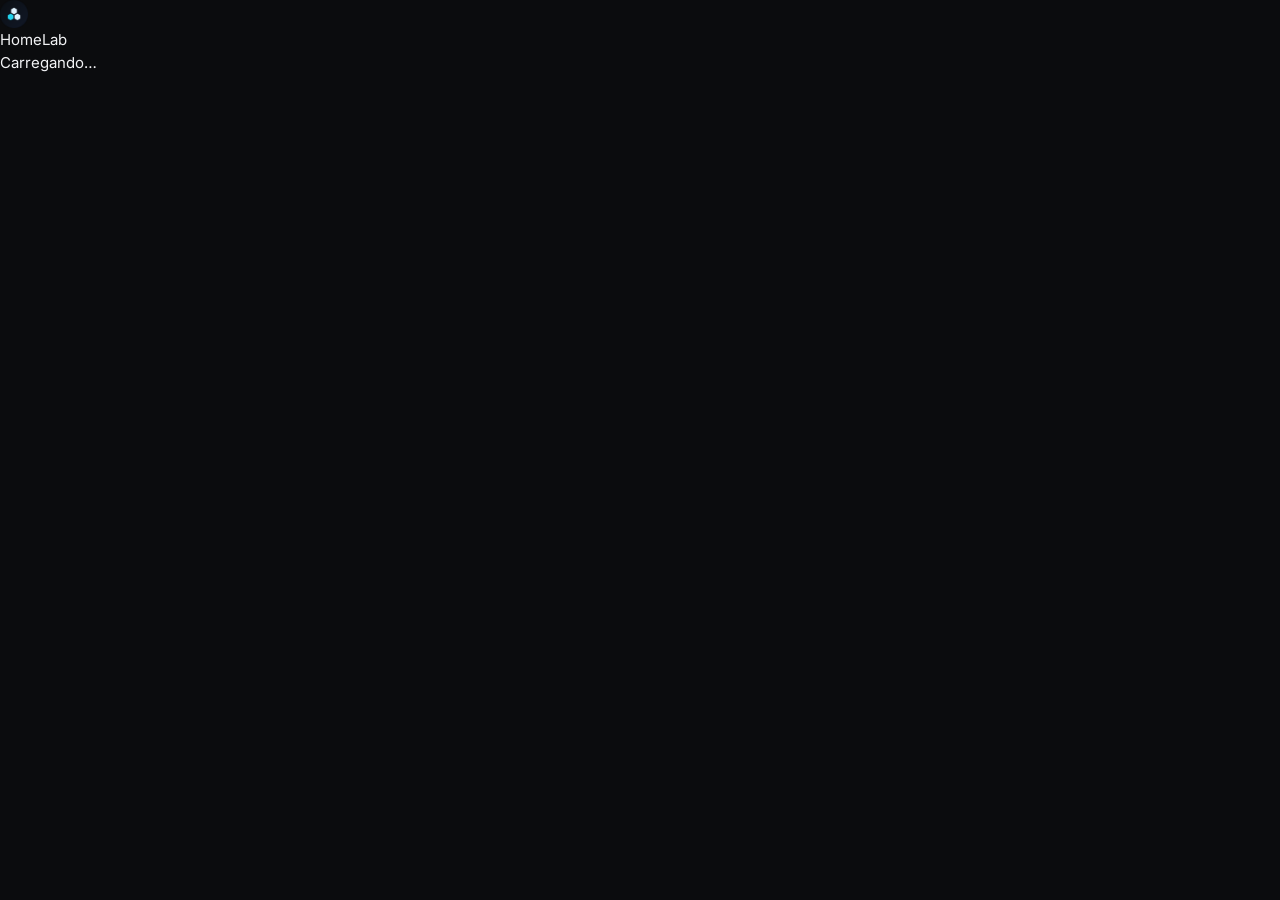
==== site/assinaturas/index.html @ 4e71bfc3 "feat: add account API, login and subscription pages - site/: move the landing into site/, add /entra" ====
<!doctype html>
<html lang="pt-BR">
<head>
  <meta charset="utf-8" />
  <meta name="viewport" content="width=device-width, initial-scale=1" />
  <meta name="robots" content="noindex" />
  <title>Assinatura — HomeLab</title>
  <link rel="icon" href="/assets/icon.png" />
  <link rel="preconnect" href="https://fonts.googleapis.com" />
  <link href="https://fonts.googleapis.com/css2?family=Inter:wght@400;500;600;700;800&display=swap" rel="stylesheet" />
  <script src="/assets/js/theme-init.js"></script>
  <link rel="stylesheet" href="/styles.css" />
  <link rel="stylesheet" href="/assets/css/account.css" />
</head>
<body>
  <main class="acc">
    <a class="acc-brand" href="/"><img src="/assets/icon.png" alt="" width="28" height="28" /> HomeLab</a>

    <section class="acc-card" id="loading"><p>Carregando…</p></section>

    <section class="acc-card" id="signed-out" hidden>
      <h1>Sua assinatura</h1>
      <p>Entre com sua conta Google para ver seu plano e assinar o Pro.</p>
      <div class="acc-actions"><a class="btn hx btn-primary" href="/entrar/?next=assinaturas">Entrar com Google</a></div>
    </section>

    <section class="acc-card" id="signed-in" hidden>
      <h1>Sua assinatura</h1>
      <p class="acc-user" id="user"></p>
      <p class="acc-msg error" id="error" hidden></p>
      <p class="acc-msg" id="info" hidden></p>

      <div class="acc-plan">
        <span class="acc-note">Plano atual</span>
        <strong id="plan-name"></strong>
        <span id="plan-detail"></span>
      </div>

      <div class="acc-plan" id="pro-card">
        <strong>HomeLab Pro</strong>
        <span class="acc-price"><span id="price">—</span> <small>/ mês</small></span>
        <span class="acc-note">Biblioteca de livros, conversa com a IA e todos os recursos sem limite diário. Cancele quando quiser.</span>
      </div>

      <div class="acc-actions">
        <button class="btn hx btn-primary" id="subscribe" type="button">Assinar o Pro</button>
        <button class="btn hx" id="manage" type="button" hidden>Gerenciar assinatura</button>
        <button class="btn hx" id="logout" type="button">Sair</button>
      </div>
      <p class="acc-note">Pagamento seguro pelo Stripe. Os dados do cartão nunca passam pelo HomeLab.</p>
    </section>
  </main>
  <script type="module" src="/assets/js/assinaturas.js"></script>
</body>
</html>
---- styles.css ----
/* ───────── Tokens (escuro por padrão; claro por [data-theme="light"]) ───────── */
:root {
  --bg: #0b0c0e;
  --bg-alt: #101114;
  --veil: rgba(11, 12, 14, 0.86);
  --veil-alt: rgba(16, 17, 20, 0.93);
  --surface: #15171a;
  --surface-2: #1b1d21;
  --line: rgba(255, 255, 255, 0.1);
  --line-strong: rgba(255, 255, 255, 0.22);
  --text: #f2f3f5;
  --muted: #9aa0a8;
  --accent: #22d3ee;
  --accent-ink: #04252b;
  --accent-soft: rgba(34, 211, 238, 0.13);
  --h1-from: #ffffff;
  --h1-to: #9aa6ad;
  --glow: rgba(34, 211, 238, 0.28);
  --a-bg: #171717;

  --mono: "JetBrains Mono", ui-monospace, SFMono-Regular, Menlo, monospace;
  --sans: "Inter", system-ui, -apple-system, "Segoe UI", sans-serif;
  --ease: cubic-bezier(0.22, 1, 0.36, 1);
  --hex: polygon(50% 0, 100% 25%, 100% 75%, 50% 100%, 0 75%, 0 25%);
  color-scheme: dark;
}
:root[data-theme="light"] {
  --bg: #f4f5f7;
  --bg-alt: #eaecef;
  --veil: rgba(244, 245, 247, 0.88);
  --veil-alt: rgba(234, 236, 239, 0.94);
  --surface: #ffffff;
  --surface-2: #f8f9fb;
  --line: rgba(0, 0, 0, 0.11);
  --line-strong: rgba(0, 0, 0, 0.25);
  --text: #14161a;
  --muted: #5a626c;
  --accent: #0891b2;
  --accent-ink: #ffffff;
  --accent-soft: rgba(8, 145, 178, 0.12);
  --h1-from: #14161a;
  --h1-to: #4b5560;
  --glow: rgba(8, 145, 178, 0.25);
  --a-bg: #fafafa;
  color-scheme: light;
}

* { box-sizing: border-box; margin: 0; }
html { scroll-behavior: smooth; scroll-padding-top: 76px; }
body {
  background: var(--bg);
  color: var(--text);
  font-family: var(--sans);
  font-size: 15px;
  line-height: 1.55;
  -webkit-font-smoothing: antialiased;
  overflow-x: hidden;
  transition: background 0.5s var(--ease), color 0.5s var(--ease);
}
img { max-width: 100%; display: block; }
a { color: inherit; text-decoration: none; }
#bg { position: fixed; inset: 0; width: 100%; height: 100%; z-index: 0; pointer-events: none; }
main, footer.footer { position: relative; z-index: 1; }
.container { width: min(1080px, 100% - 48px); margin-inline: auto; }
.center { text-align: center; }

/* ───────── Forma hexagonal alongada (botões, planos) ───────── */
.hx {
  --cut: 18px;
  --hx-line: var(--line);
  --hx-fill: var(--surface);
  --hx-poly: polygon(var(--cut) 0, calc(100% - var(--cut)) 0, 100% 50%, calc(100% - var(--cut)) 100%, var(--cut) 100%, 0 50%);
  position: relative;
  isolation: isolate;
  background: var(--hx-line);
  clip-path: var(--hx-poly);
  transition: background 0.3s, transform 0.4s var(--ease), opacity 0.9s var(--ease);
}
.hx::before {
  content: "";
  position: absolute;
  inset: 1.5px;
  z-index: -1;
  background: var(--hx-fill);
  clip-path: var(--hx-poly);
  transition: background 0.3s;
}
.hx:hover { --hx-line: color-mix(in srgb, var(--accent) 70%, transparent); }

/* ───────── Navegação ───────── */
.nav {
  position: fixed; top: 0; left: 0; right: 0; z-index: 50;
  display: flex; align-items: center; justify-content: space-between; gap: 20px;
  padding: 10px max(24px, calc((100vw - 1080px) / 2));
  border-bottom: 1px solid transparent;
  transition: background 0.4s var(--ease), border-color 0.4s var(--ease), backdrop-filter 0.4s;
}
.nav.scrolled { background: var(--veil); backdrop-filter: blur(16px) saturate(1.4); border-color: var(--line); }
.brand { display: flex; align-items: center; gap: 10px; font-weight: 700; letter-spacing: -0.01em; }
.nav-links { display: flex; gap: 26px; font-size: 13.5px; color: var(--muted); }
.nav-links a { transition: color 0.2s; }
.nav-links a:hover { color: var(--text); }
.nav-end { display: flex; align-items: center; gap: 10px; }

/* ───────── Botões (hexágono) ───────── */
.btn {
  --cut: 14px;
  --hx-fill: var(--surface-2);
  --hx-line: var(--line-strong);
  display: inline-flex; align-items: center; justify-content: center; gap: 10px;
  height: 44px; padding: 0 32px;
  font: 600 14px/1 var(--sans);
  color: var(--text);
  border: 0; cursor: pointer;
}
.btn:hover { transform: translateY(-2px); --hx-fill: var(--surface); }
.btn:focus-visible { outline: 2px solid var(--accent); outline-offset: 4px; }
.btn-sm { padding: 0 26px; font-size: 13px; --cut: 12px; }
.btn-primary { --hx-fill: var(--accent); --hx-line: var(--accent); color: var(--accent-ink); }
.btn-primary:hover { --hx-fill: color-mix(in srgb, var(--accent) 85%, #fff); --hx-line: color-mix(in srgb, var(--accent) 85%, #fff); }
.btn-google { --hx-fill: #fff; --hx-line: #fff; color: #1f1f1f; }
.btn-google:hover { --hx-fill: #f1f1f1; --hx-line: #f1f1f1; }
.theme-toggle { --cut: 11px; width: 52px; padding: 0; color: var(--text); }
.theme-toggle svg { width: 17px; height: 17px; fill: none; stroke: currentColor; stroke-width: 1.8; stroke-linecap: round; stroke-linejoin: round; }
.theme-toggle .i-sun { display: none; }
:root[data-theme="light"] .theme-toggle .i-sun { display: block; }
:root[data-theme="light"] .theme-toggle .i-moon { display: none; }

/* ───────── Tipografia ───────── */
.eyebrow { font: 500 12px/1 var(--mono); color: var(--accent); letter-spacing: 0.05em; margin-bottom: 16px; }
.cursor { display: inline-block; width: 7px; height: 13px; margin-left: 6px; background: var(--accent); vertical-align: -2px; animation: blink 1.1s steps(2) infinite; }
@keyframes blink { 50% { opacity: 0; } }
h1 { font-size: clamp(36px, 5.4vw, 70px); line-height: 1.04; letter-spacing: -0.035em; font-weight: 800; }
h2 { font-size: clamp(26px, 3.4vw, 42px); line-height: 1.1; letter-spacing: -0.03em; font-weight: 700; }
h2.big { font-size: clamp(28px, 4vw, 50px); }
h3 { font-size: 17px; letter-spacing: -0.01em; }
h1, h2 { text-wrap: balance; }
.lead { font-size: clamp(15px, 1.35vw, 18px); color: var(--muted); max-width: 520px; margin-top: 18px; }
.lead.narrow { max-width: 600px; }
.center .lead { margin-inline: auto; }
.fine { font-size: 12.5px; color: var(--muted); margin-top: 16px; }
.fine.center { text-align: center; max-width: 620px; margin: 28px auto 0; }

/* ───────── Hero ───────── */
.hero { min-height: 100svh; display: flex; align-items: center; padding: 110px max(24px, calc((100vw - 1080px) / 2)) 80px; position: relative; }
.hero::before { content: ""; position: absolute; inset: 0; pointer-events: none; background: linear-gradient(90deg, var(--veil) 0%, color-mix(in srgb, var(--veil) 55%, transparent) 42%, transparent 72%); }
.hero-copy { max-width: 560px; position: relative; }
.hero h1 { background: linear-gradient(180deg, var(--h1-from) 30%, var(--h1-to)); -webkit-background-clip: text; background-clip: text; color: transparent; }
.cta-row { display: flex; flex-wrap: wrap; gap: 14px; margin-top: 30px; }
.center-row { justify-content: center; }
.scroll-hint { position: absolute; bottom: 26px; left: 50%; width: 20px; height: 32px; border: 1.5px solid var(--line-strong); border-radius: 12px; transform: translateX(-50%); }
.scroll-hint span { position: absolute; top: 6px; left: 50%; width: 3px; height: 6px; margin-left: -1.5px; border-radius: 2px; background: var(--accent); animation: wheel 1.8s var(--ease) infinite; }
@keyframes wheel { 0% { opacity: 0; transform: translateY(0); } 30% { opacity: 1; } 100% { opacity: 0; transform: translateY(11px); } }

/* seta do "Ver como funciona": corre da esquerda para a direita, em laço */
.btn-flow .arr { width: 26px; height: 11px; margin-left: 8px; fill: none; stroke: currentColor; stroke-width: 1.8; stroke-linecap: round; stroke-linejoin: round; animation: arrowRun 1.6s var(--ease) infinite; }
@keyframes arrowRun { 0% { transform: translateX(-9px); opacity: 0; } 30% { opacity: 1; } 70% { opacity: 1; } 100% { transform: translateX(9px); opacity: 0; } }

/* ───────── Seções ───────── */
.section { padding: clamp(72px, 10vw, 128px) 0; background: var(--veil); backdrop-filter: blur(3px); }
.section.alt { background: var(--veil-alt); }
.section.final { background: radial-gradient(60% 60% at 50% 100%, var(--accent-soft), transparent 70%), var(--veil); }

.reveal { opacity: 0; transform: translateY(26px); transition: opacity 1s var(--ease), transform 1s var(--ease); }
.reveal.d1 { transition-delay: 0.1s; } .reveal.d2 { transition-delay: 0.2s; } .reveal.d3 { transition-delay: 0.3s; }
.reveal.in { opacity: 1; transform: none; }

/* ───────── História do notebook ───────── */
.story { position: relative; height: 640vh; }
.story-sticky {
  position: sticky; top: 0; height: 100svh;
  display: grid; grid-template-columns: minmax(0, 0.8fr) minmax(0, 1.5fr);
  align-items: center; gap: 28px;
  padding: 72px max(24px, calc((100vw - 1280px) / 2)) 28px;
  background: linear-gradient(180deg, color-mix(in srgb, var(--veil) 55%, transparent), var(--veil));
}
.story-text h2 { margin-bottom: 20px; font-size: clamp(22px, 2.4vw, 32px); }
.story-steps { list-style: none; padding: 0; display: grid; gap: 2px; align-content: start; }
/* título e lista ficam fixos no topo e a lista reserva a altura do item aberto:
   quando um recolhe e outro abre ao mesmo tempo, nada acima se mexe e o layout não "cai" */
@media (min-width: 961px) {
  .story-text { align-self: start; padding-top: max(0px, calc(50svh - 280px - 72px)); }
  .story-steps { min-height: calc(6 * 40px + 5 * 2px + 96px); }
}
.story-steps li {
  --c: var(--accent);
  cursor: pointer;
  padding: 8px 0 8px 18px;
  border-left: 2px solid var(--line);
  opacity: 0.42;
  transition: opacity 0.8s ease, border-color 0.8s ease;
}
.story-steps li h3 { font-size: 15px; }
.story-steps li p { color: var(--muted); font-size: 13.5px; line-height: 1.5; min-height: 0; max-height: 0; overflow: hidden; opacity: 0; transition: max-height 0.9s cubic-bezier(0.4, 0, 0.2, 1), opacity 0.6s ease, margin 0.9s cubic-bezier(0.4, 0, 0.2, 1); }
.story-steps li.done { opacity: 0.7; border-color: var(--c); }
.story-steps li.active { opacity: 1; border-color: var(--c); }
.story-steps li.active h3 { color: var(--c); }
.story-steps li:hover { opacity: 0.85; }
.story-steps li:focus-visible, .progress-dots i:focus-visible { outline: 2px solid var(--c, var(--accent)); outline-offset: 3px; }
.story-steps li.active p { max-height: 84px; opacity: 1; margin-top: 4px; }

/* ───────── Notebook estilo MacBook + ambilight ───────── */
@property --amb { syntax: "<color>"; inherits: true; initial-value: #22d3ee; }
.laptop-wrap { --amb: #22d3ee; perspective: 2000px; display: flex; flex-direction: column; align-items: center; gap: 18px; min-width: 0; transition: --amb 1s var(--ease); }
.laptop {
  --ry: -6deg; --rx: 2deg;
  --alu-a: #3a3d43; --alu-b: #1f2125; --alu-edge: rgba(255, 255, 255, 0.16);
  position: relative; width: min(94%, 660px); zoom: 0.8; --open: 1;
  transform-style: preserve-3d;
  transform: rotateY(var(--ry)) rotateX(var(--rx));
  will-change: transform;
}
:root[data-theme="light"] .laptop { --alu-a: #e6e8eb; --alu-b: #c3c8cf; --alu-edge: rgba(0, 0, 0, 0.18); }

/* ambilight: a luz da tela vaza para trás, na cor do recurso atual */
.ambi {
  position: absolute; left: 1%; right: 1%; top: 1%;
  aspect-ratio: 1360 / 820;
  border-radius: 28px;
  background: var(--amb);
  filter: blur(58px);
  opacity: calc(0.6 * var(--open));
  transform: translateZ(-60px) scale(1.14);
  pointer-events: none;
}
.ambi::after { content: ""; position: absolute; inset: 12% 8%; border-radius: 28px; background: var(--amb); filter: blur(24px); opacity: 0.8; animation: ambPulse 5s ease-in-out infinite; }
@keyframes ambPulse { 50% { opacity: 0.38; } }
:root[data-theme="light"] .ambi { opacity: calc(0.45 * var(--open)); }

.lid {
  position: relative; padding: 9px 9px 11px;
  transform-origin: 50% 100%;
  transform: rotateX(calc((1 - var(--open)) * -88deg));
  border-radius: 15px 15px 3px 3px;
  background: #050506;
  border: 2px solid var(--alu-a);
  box-shadow: 0 0 0 1px var(--alu-edge), 0 40px 90px -40px rgba(0, 0, 0, 0.7);
}
.lid::after { content: ""; position: absolute; inset: 0; z-index: 8; border-radius: inherit; pointer-events: none; opacity: calc(1 - var(--open) * 6); background: linear-gradient(180deg, var(--alu-a), var(--alu-b)); }
.camera { position: absolute; top: 0; left: 50%; z-index: 6; width: 17%; height: 11px; transform: translateX(-50%); background: #050506; border-radius: 0 0 9px 9px; }
.camera::after { content: ""; position: absolute; top: 3px; right: 22%; width: 4px; height: 4px; border-radius: 50%; background: #16233a; }
.screen { position: relative; aspect-ratio: 1360 / 820; border-radius: 4px; overflow: hidden; background: var(--a-bg); }
.shot { position: absolute; inset: 0; opacity: 0; transition: opacity 0.8s ease; pointer-events: none; }
.shot.is-active { opacity: 1; }
.shot img { width: 100%; height: 100%; object-fit: cover; }
.shot .t-light { display: none; }
:root[data-theme="light"] .shot .t-dark { display: none; }
:root[data-theme="light"] .shot .t-light { display: block; }
.glare { position: absolute; inset: 0; pointer-events: none; z-index: 5; background: linear-gradient(115deg, rgba(255, 255, 255, 0.08) 0%, transparent 34%); }

/* base: chanfro do alumínio + deck com teclado, tudo contido */
.chin { position: relative; height: 9px; margin: 0 -0.5%; border-radius: 0 0 8px 8px; background: linear-gradient(180deg, var(--alu-a), var(--alu-b)); box-shadow: 0 0 0 1px var(--alu-edge); }
.chin::after { content: ""; position: absolute; top: 0; left: 50%; width: 15%; height: 4px; transform: translateX(-50%); border-radius: 0 0 6px 6px; background: color-mix(in srgb, var(--alu-b) 70%, #000); }
.deck-wrap { opacity: var(--open); perspective: 800px; margin: 0 -1%; height: 112px; }
.deck {
  position: relative; height: 204px; overflow: hidden;
  padding: 14px 5.2% 0;
  border-radius: 3px 3px 26px 26px;
  background: linear-gradient(180deg, var(--alu-a), var(--alu-b));
  box-shadow: 0 0 0 1px var(--alu-edge), inset 0 -3px 0 rgba(0, 0, 0, 0.18);
  transform-origin: 50% 0; transform: rotateX(60deg);
}
.keys { display: grid; gap: 4px; }
.krow { display: flex; gap: 4px; }
.key { height: 14px; flex: 1 1 0; border-radius: 3px; background: #101114; box-shadow: 0 1px 0 rgba(255, 255, 255, 0.06), inset 0 -1px 0 rgba(0, 0, 0, 0.5); transition: background 0.3s, box-shadow 0.3s; }
.krow:first-child .key { height: 8px; }
.key.on { background: var(--amb); box-shadow: 0 0 12px var(--amb); }
.trackpad { width: 38%; height: 54px; margin: 12px auto 0; border-radius: 6px; border: 1px solid var(--alu-edge); background: linear-gradient(180deg, color-mix(in srgb, var(--alu-b) 85%, #fff 8%), color-mix(in srgb, var(--alu-b) 92%, #000)); }
.progress-dots { display: flex; gap: 12px; }
.progress-dots i { cursor: pointer; width: 12px; height: 14px; background: color-mix(in srgb, var(--c, var(--accent)) 38%, var(--line-strong)); clip-path: var(--hex); transition: background 0.4s, transform 0.5s var(--ease); }
.progress-dots i:hover { transform: scale(1.3); background: var(--c, var(--accent)); }
.progress-dots i.on { background: var(--c, var(--accent)); transform: scale(1.4); }

/* ───────── Colmeia de hexágonos (o que resolve, IA, recursos) ───────── */
.honey { --hw: 224px; --gap: 5px; --hpoly: polygon(50% 0, 100% 25%, 100% 75%, 50% 100%, 0 75%, 0 25%); display: flex; flex-direction: column; width: fit-content; margin-inline: auto; }
.honey-row { display: flex; gap: var(--gap); margin-top: calc(var(--hw) * -0.2887 + var(--gap)); }
.honey-row:first-child { margin-top: 0; }
.honey-row.off { margin-left: calc((var(--hw) + var(--gap)) / 2); }
.hexcell {
  --hx-line: var(--line-strong); --hx-fill: var(--surface);
  width: var(--hw); height: calc(var(--hw) * 1.1547); flex: none;
  position: relative; isolation: isolate;
  display: grid; place-content: center; justify-items: center; text-align: center; gap: 6px;
  padding: 0 calc(var(--hw) * 0.15);
  background: var(--hx-line); clip-path: var(--hpoly);
  translate: var(--dx, 0px) var(--dy, 0px);
  transition: background 0.35s, transform 0.5s var(--ease), translate 0.6s var(--ease), opacity 1s var(--ease);
}
.hexcell::before { content: ""; position: absolute; inset: 1.5px; z-index: -1; background: var(--hx-fill); clip-path: var(--hpoly); transition: background 0.35s; }
.hexcell:hover { --hx-line: var(--accent); --hx-fill: color-mix(in srgb, var(--accent) 9%, var(--surface)); transform: scale(1.1); z-index: 2; }
.hexcell h3 { font-size: 13.5px; line-height: 1.25; }
.hexcell p { color: var(--muted); font-size: 11.5px; line-height: 1.42; }
.hexcell.reveal { transform: translateY(24px) scale(0.92); }
.hexcell.reveal.in { transform: none; }
.hexcell.reveal.in:hover { transform: scale(1.1); }
.hexcell.accent { --hx-line: color-mix(in srgb, var(--accent) 60%, transparent); --hx-fill: color-mix(in srgb, var(--accent) 11%, var(--surface)); }
.hexcell .tag { font: 500 10.5px var(--mono); color: var(--muted); text-transform: uppercase; letter-spacing: 0.08em; }
.hexcell.accent .tag { color: var(--accent); }
.honey.sm { --hw: 157px; }
.honey.sm .hexcell h3 { font-size: 15px; letter-spacing: -0.02em; }
.honey.md { --hw: 211px; }
.hex-ico { display: grid; place-items: center; width: 34px; height: 39px; background: var(--accent-soft); clip-path: var(--hex); }
.hex-ico svg { width: 20px; height: 20px; fill: none; stroke: var(--accent); stroke-width: 1.7; stroke-linecap: round; stroke-linejoin: round; }
.split { display: grid; grid-template-columns: minmax(0, 0.8fr) minmax(0, 1.2fr); gap: 36px; align-items: center; }
.split .honey { --hw: 200px; margin-inline: 0 auto; }
.features-honey { margin-top: 48px; }

/* ───────── Como usar: passo → água de hexágonos → passo ... (cada um chama o próximo) ───────── */
.flow { display: grid; grid-template-columns: 1fr auto 1fr auto 1fr auto 1fr; align-items: start; gap: 4px; margin-top: 56px; }
.step { text-align: center; padding: 0 4px; }
.step h3 { margin: 18px 0 8px; opacity: 0; transform: translateY(14px); }
.step p { color: var(--muted); font-size: 14px; opacity: 0; transform: translateY(14px); }
.hexn { position: relative; display: grid; place-items: center; width: 92px; height: 104px; margin: 0 auto; transition: transform 0.5s var(--ease); }
.hexn svg { position: absolute; inset: 0; width: 100%; height: 100%; overflow: visible; }
.hexn .hb { fill: none; stroke: var(--accent); stroke-width: 2.4; stroke-linejoin: round; stroke-linecap: round; stroke-dasharray: 100; stroke-dashoffset: 100; }
.hexn .hf { fill: var(--surface); transform-box: fill-box; transform-origin: center; transform: scale(0); }
.hexn .hr { fill: none; stroke: var(--accent); stroke-width: 1.5; transform-box: fill-box; transform-origin: center; opacity: 0; }
.sticker { position: relative; width: 66px; height: 66px; object-fit: contain; opacity: 0; transform: scale(0.4) rotate(-14deg); }
.sticker.t-light { display: none; }
:root[data-theme="light"] .sticker.t-dark { display: none; }
:root[data-theme="light"] .sticker.t-light { display: block; }

.step.go .hb { animation: draw 0.9s var(--ease) forwards; }
.step.go .hf { animation: pop 0.7s cubic-bezier(0.34, 1.56, 0.64, 1) 0.45s forwards; }
.step.go .hr { animation: ping 1.2s ease-out 0.85s forwards; }
.step.go .sticker { animation: stickerIn 0.7s cubic-bezier(0.34, 1.56, 0.64, 1) 0.7s forwards; }
.step.go h3 { animation: up 0.6s var(--ease) 0.9s forwards; }
.step.go p { animation: up 0.6s var(--ease) 1.05s forwards; }
.step.done .sticker { opacity: 1; transform: none; animation: bob 3.4s ease-in-out infinite; }
.step.done:hover .hexn { transform: scale(1.07); }

/* água de hexágonos: as células enchem em onda e depois seguem correndo */
.hexflow { align-self: start; margin-top: 26px; width: 112px; }
.hexflow svg { width: 112px; height: 42px; overflow: visible; }
.hexflow .cell { fill: var(--accent); fill-opacity: 0; stroke: var(--line-strong); stroke-width: 1; stroke-linejoin: round; transform-box: fill-box; transform-origin: center; }
.hexflow.go .cell { animation: cellFill 0.5s var(--ease) forwards; animation-delay: calc(var(--k) * 0.11s); }
.hexflow.done .cell { fill-opacity: 0.9; stroke: var(--accent); animation: wave 1.8s ease-in-out infinite; animation-delay: calc(var(--k) * 0.14s); }

@keyframes draw { to { stroke-dashoffset: 0; } }
@keyframes pop { to { transform: scale(1); } }
@keyframes ping { 0% { opacity: 0.8; transform: scale(1); } 100% { opacity: 0; transform: scale(1.7); } }
@keyframes stickerIn { to { opacity: 1; transform: none; } }
@keyframes up { to { opacity: 1; transform: none; } }
@keyframes bob { 50% { transform: translateY(-4px); } }
@keyframes cellFill { 0% { fill-opacity: 0; transform: scale(0.4); stroke: var(--accent); } 60% { fill-opacity: 1; transform: scale(1.15); } 100% { fill-opacity: 0.9; transform: scale(1); stroke: var(--accent); } }
@keyframes wave { 0%, 100% { fill-opacity: 0.25; } 45% { fill-opacity: 1; } }

/* ───────── IA ───────── */
.two-col { display: grid; grid-template-columns: 1fr 1fr; gap: 48px; align-items: center; }
.checks { list-style: none; padding: 0; margin-top: 26px; display: grid; gap: 12px; }
.checks li { position: relative; padding-left: 30px; color: var(--muted); font-size: 14.5px; }
.checks li strong { color: var(--text); font-weight: 600; }
.checks li::before { content: ""; position: absolute; left: 0; top: 3px; width: 16px; height: 18px; background: var(--accent); clip-path: var(--hex); }

/* ───────── Planos ───────── */
.plans { display: grid; grid-template-columns: repeat(2, minmax(0, 1fr)); gap: 18px; max-width: 840px; margin: 48px auto 0; }
.plan { --cut: 40px; padding: 40px calc(var(--cut) + 14px) 44px; display: flex; flex-direction: column; gap: 12px; }
.plan.featured { --hx-line: color-mix(in srgb, var(--accent) 65%, transparent); --hx-fill: color-mix(in srgb, var(--accent) 9%, var(--surface)); }
.plan:hover { transform: translateY(-4px); }
.badge { position: absolute; top: 22px; right: 54px; padding: 4px 16px; background: var(--accent); color: var(--accent-ink); font: 700 10.5px var(--mono); letter-spacing: 0.1em; clip-path: polygon(8px 0, calc(100% - 8px) 0, 100% 50%, calc(100% - 8px) 100%, 8px 100%, 0 50%); }
.price { font-size: 40px; font-weight: 800; letter-spacing: -0.03em; line-height: 1.1; }
.price small { font-size: 15px; font-weight: 500; color: var(--muted); letter-spacing: 0; }
.plan-note { color: var(--muted); font-size: 13.5px; }
.plan ul { list-style: none; padding: 0; display: grid; gap: 10px; margin: 6px 0 16px; flex: 1; }
.plan li { position: relative; padding-left: 26px; font-size: 14px; }
.plan li::before { content: ""; position: absolute; left: 0; top: 4px; width: 13px; height: 15px; background: var(--accent); clip-path: var(--hex); }
.plan li.off { color: var(--muted); text-decoration: line-through; text-decoration-color: var(--line-strong); }
.plan li.off::before { background: var(--line-strong); }
.plan .btn { align-self: flex-start; }

/* ───────── Final e rodapé ───────── */
.final-logo3d { position: relative; width: 240px; height: 240px; margin: 0 auto 8px; filter: drop-shadow(0 18px 36px var(--glow)); }
.final-logo3d canvas, .final-logo3d .final-fallback { position: absolute; inset: 0; width: 100%; height: 100%; }
.final-logo3d .final-fallback { object-fit: contain; padding: 70px; animation: float 5s ease-in-out infinite; }
.gl-logo .final-logo3d .final-fallback { display: none; }
@keyframes float { 50% { transform: translateY(-9px); } }
.final .cta-row { margin-top: 34px; }

.footer {
  position: relative; padding: 64px 0 26px; overflow: hidden;
  border-top: 1px solid var(--line); background: var(--bg); color: var(--muted); font-size: 13.5px;
}
.footer::before { content: ""; position: absolute; inset: 0; opacity: 0.5; pointer-events: none;
  background-image: url("data:image/svg+xml,%3Csvg xmlns='http://www.w3.org/2000/svg' width='56' height='97'%3E%3Cpath d='M28 2 54 17v30L28 62 2 47V17Z M28 64l26 15v18M28 64 2 79v18' fill='none' stroke='%2322d3ee' stroke-opacity='.09'/%3E%3C/svg%3E");
  -webkit-mask-image: linear-gradient(180deg, transparent, #000 70%); mask-image: linear-gradient(180deg, transparent, #000 70%); }
.footer .container { position: relative; }
.foot-grid { display: grid; grid-template-columns: 1.5fr 1fr 1fr 1.25fr; gap: 40px; }
.foot-about p { margin: 14px 0 20px; max-width: 290px; line-height: 1.6; }
.foot-grid h4 { color: var(--text); font: 600 11.5px var(--mono); letter-spacing: 0.1em; text-transform: uppercase; margin-bottom: 16px; display: flex; align-items: center; gap: 8px; }
.foot-grid h4::before { content: ""; width: 9px; height: 10px; background: var(--accent); clip-path: var(--hex); }
.foot-grid ul { list-style: none; padding: 0; display: grid; gap: 10px; }
.footer a { transition: color 0.2s, transform 0.3s var(--ease); }
.footer a:hover { color: var(--accent); }
.foot-grid ul a { display: inline-block; }
.foot-grid ul a:hover { transform: translateX(4px); }
.social { display: flex; gap: 10px; }
.social a { display: grid; place-items: center; width: 42px; height: 47px; color: var(--text); background: var(--line-strong); clip-path: var(--hex); position: relative; isolation: isolate; }
.social a::before { content: ""; position: absolute; inset: 1.5px; z-index: -1; background: var(--surface); clip-path: var(--hex); transition: background 0.3s; }
.social a:hover { transform: translateY(-3px) scale(1.06); color: var(--accent-ink); }
.social a:hover::before { background: var(--accent); }
.social svg { width: 18px; height: 18px; fill: none; stroke: currentColor; stroke-width: 1.8; stroke-linecap: round; stroke-linejoin: round; }
.contact-line span { color: var(--text); font-weight: 600; }
.foot-bottom { display: flex; justify-content: space-between; align-items: center; gap: 12px; flex-wrap: wrap; margin-top: 44px; padding-top: 20px; border-top: 1px solid var(--line); font-size: 12.5px; }

/* ───────── Responsivo ───────── */
@media (max-width: 960px) {
  .nav-links { display: none; }
  .story { height: 560vh; }
  .story-sticky { grid-template-columns: 1fr; align-content: center; gap: 18px; padding-top: 70px; }
  .story-text h2 { display: none; }
  .laptop-wrap { order: -1; }
  .story-steps li { display: none; opacity: 1; padding-left: 14px; }
  .story-steps li.active { display: block; transform: none; }
  .two-col, .split { grid-template-columns: 1fr; gap: 36px; }
  .split .honey { margin-inline: auto; }
  .honey { --hw: min(31vw, 270px); }
  .honey.sm { --hw: min(30vw, 190px); }
  .hexcell p { font-size: 11px; } .hexcell h3 { font-size: 13px; }
  .flow { grid-template-columns: 1fr; gap: 10px; max-width: 360px; margin-inline: auto; }
  .hexflow { justify-self: center; margin: 0; rotate: 90deg; }
  .foot-grid { grid-template-columns: 1fr 1fr; }
}
@media (max-width: 620px) {
  .plans { grid-template-columns: 1fr; }
  .honey, .honey.sm, .honey.md { --hw: 100%; --hpoly: polygon(26px 0, calc(100% - 26px) 0, 100% 50%, calc(100% - 26px) 100%, 26px 100%, 0 50%); width: 100%; }
  .honey-row { flex-direction: column; margin: 0 !important; gap: 10px; }
  .honey { gap: 10px; }
  .hexcell { width: 100%; height: auto; min-height: 140px; padding: 30px 46px; }
  .hexcell p { font-size: 12.5px; } .hexcell h3 { font-size: 15px; }
  .hero { align-items: flex-end; padding-bottom: 96px; }
  .btn { width: 100%; }
  .cta-row { width: 100%; }
  .laptop { --ry: 0deg !important; --rx: 0deg !important; }
  .deck-wrap { height: 90px; }
  .foot-grid { grid-template-columns: 1fr; }
}
@media (prefers-reduced-motion: reduce) {
  html { scroll-behavior: auto; }
  .reveal { opacity: 1; transform: none; transition: none; }
  .step h3, .step p, .sticker { opacity: 1; transform: none; }
  .hexn .hb { stroke-dashoffset: 0; }
  .hexn .hf { transform: none; }
  .hexflow .cell { fill-opacity: 0.9; stroke: var(--accent); }
  .flow * { animation: none !important; }
  .cursor, .scroll-hint span, .final-fallback, .ambi::after, .btn-flow .arr { animation: none; }
  .shot, .story-steps li { transition: none; }
}

/* ───────── Voltar ao topo: hexágono fixo com o progresso da página ───────── */
.to-top {
  position: fixed; right: 22px; bottom: 22px; z-index: 40;
  display: grid; place-items: center; width: 52px; height: 59px; padding: 0; border: 0; background: none; color: var(--accent); cursor: pointer;
  filter: drop-shadow(0 6px 14px rgba(0, 0, 0, 0.28));
  opacity: 0; visibility: hidden; transform: translateY(14px) scale(0.9);
  transition: opacity 0.35s var(--ease), transform 0.45s var(--ease), visibility 0s linear 0.45s;
}
.to-top.show { opacity: 1; visibility: visible; transform: none; transition-delay: 0s; }
.to-top.show:hover { transform: translateY(-3px) scale(1.06); }
.to-top:focus-visible { outline: 2px solid var(--accent); outline-offset: 4px; }
.tt-ring { position: absolute; inset: 0; width: 100%; height: 100%; }
.tt-ring polygon { stroke-width: 4; stroke-linejoin: round; }
.tt-bg { fill: var(--surface); stroke: var(--line-strong); }
.tt-fg { fill: none; stroke: var(--accent); stroke-linecap: round; stroke-dasharray: 100; stroke-dashoffset: 100; transition: stroke-dashoffset 0.12s linear; }
.tt-arrow { position: relative; width: 22px; height: 22px; fill: none; stroke: currentColor; stroke-width: 2.4; stroke-linecap: round; stroke-linejoin: round; }
.to-top.near-end .tt-bg { fill: var(--accent); }
.to-top.near-end { color: var(--bg); }
@media (max-width: 620px) { .to-top { right: 14px; bottom: 14px; } }
@media (prefers-reduced-motion: reduce) { .to-top, .tt-fg { transition: none; } }
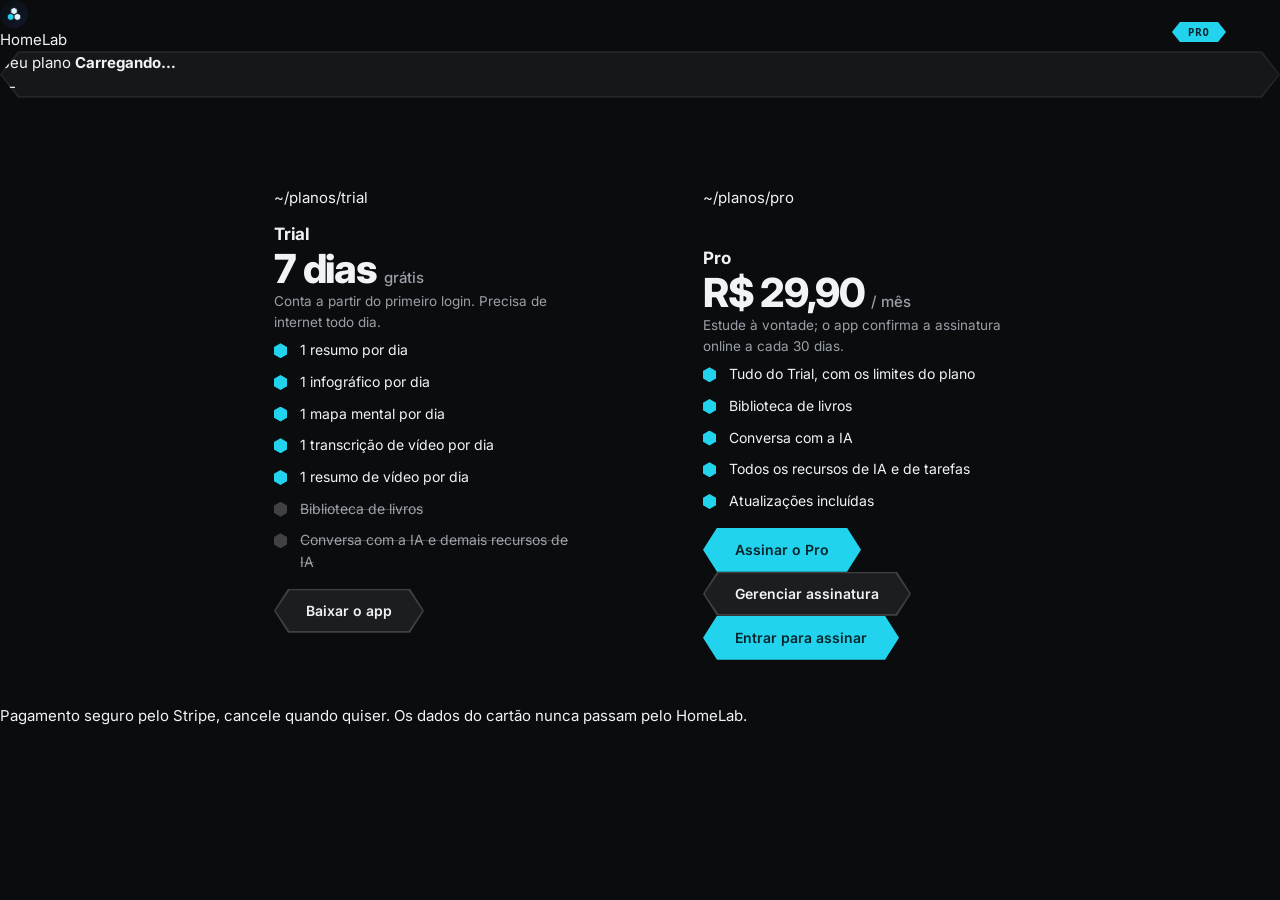
==== commit 8ab44ce9: "feat(site): redesign login and subscription pages Animated login card with alerts below it and a sta" ====
--- a/site/assinaturas/index.html
+++ b/site/assinaturas/index.html
@@ -13,43 +13,74 @@
   <link rel="stylesheet" href="/assets/css/account.css" />
 </head>
 <body>
-  <main class="acc">
-    <a class="acc-brand" href="/"><img src="/assets/icon.png" alt="" width="28" height="28" /> HomeLab</a>
+  <main class="acc wide">
+    <header class="acc-top">
+      <a class="acc-brand" href="/"><img src="/assets/icon.png" alt="" width="28" height="28" /> HomeLab</a>
+      <div class="acc-userbar" id="userbar" hidden>
+        <span id="user"></span>
+        <button class="acc-link" id="logout" type="button">Sair</button>
+      </div>
+    </header>
 
-    <section class="acc-card" id="loading"><p>Carregando…</p></section>
-
-    <section class="acc-card" id="signed-out" hidden>
-      <h1>Sua assinatura</h1>
-      <p>Entre com sua conta Google para ver seu plano e assinar o Pro.</p>
-      <div class="acc-actions"><a class="btn hx btn-primary" href="/entrar/?next=assinaturas">Entrar com Google</a></div>
+    <section class="acc-status hx" id="status" data-state="loading" aria-live="polite">
+      <span class="acc-dot" aria-hidden="true"></span>
+      <div class="acc-status-text">
+        <span class="acc-note">Seu plano</span>
+        <strong id="plan-name">Carregando…</strong>
+        <span id="plan-detail"></span>
+      </div>
+      <span class="acc-pill" id="plan-pill">—</span>
     </section>
 
-    <section class="acc-card" id="signed-in" hidden>
-      <h1>Sua assinatura</h1>
-      <p class="acc-user" id="user"></p>
-      <p class="acc-msg error" id="error" hidden></p>
-      <p class="acc-msg" id="info" hidden></p>
+    <div class="plans">
+      <article class="plan" id="trial-card">
+  <div class="plan-bar"><span class="led" aria-hidden="true"></span><span class="plan-path">~/planos/trial</span><span class="badge" id="trial-badge" hidden>SEU PLANO</span></div>
+  
+  <div class="plan-body">
+        <h3>Trial</h3>
+        <p class="price">7 dias <small>grátis</small></p>
+        <p class="plan-note">Conta a partir do primeiro login. Precisa de internet todo dia.</p>
+        <ul>
+          <li>1 resumo por dia</li>
+          <li>1 infográfico por dia</li>
+          <li>1 mapa mental por dia</li>
+          <li>1 transcrição de vídeo por dia</li>
+          <li>1 resumo de vídeo por dia</li>
+          <li class="off">Biblioteca de livros</li>
+          <li class="off">Conversa com a IA e demais recursos de IA</li>
+        </ul>
+        <div class="plan-foot">
+          <a class="btn hx" href="https://github.com/tthheusalmeida/homelab/releases/latest">Baixar o app</a>
+        </div>
+      </div>
+</article>
 
-      <div class="acc-plan">
-        <span class="acc-note">Plano atual</span>
-        <strong id="plan-name"></strong>
-        <span id="plan-detail"></span>
+      <article class="plan featured" id="pro-card">
+  <div class="plan-bar"><span class="led" aria-hidden="true"></span><span class="plan-path">~/planos/pro</span><span class="badge" id="pro-badge">PRO</span></div>
+  <img class="plan-sticker t-dark" src="/assets/stickers/coroa-dark.svg" alt="" /><img class="plan-sticker t-light" src="/assets/stickers/coroa-light.svg" alt="" />
+  <div class="plan-body">
+        <h3>Pro</h3>
+        <p class="price"><span id="price">R$ 29,90</span> <small>/ mês</small></p>
+        <p class="plan-note" id="pro-note">Estude à vontade; o app confirma a assinatura online a cada 30 dias.</p>
+        <ul>
+          <li>Tudo do Trial, com os limites do plano</li>
+          <li>Biblioteca de livros</li>
+          <li>Conversa com a IA</li>
+          <li>Todos os recursos de IA e de tarefas</li>
+          <li>Atualizações incluídas</li>
+        </ul>
+        <div class="plan-foot">
+          <button class="btn hx btn-primary" id="subscribe" type="button" hidden>Assinar o Pro</button>
+          <button class="btn hx" id="manage" type="button" hidden>Gerenciar assinatura</button>
+          <a class="btn hx btn-primary" id="signin" href="/entrar/?next=assinaturas" hidden>Entrar para assinar</a>
+        </div>
       </div>
+</article>
+    </div>
 
-      <div class="acc-plan" id="pro-card">
-        <strong>HomeLab Pro</strong>
-        <span class="acc-price"><span id="price">—</span> <small>/ mês</small></span>
-        <span class="acc-note">Biblioteca de livros, conversa com a IA e todos os recursos sem limite diário. Cancele quando quiser.</span>
-      </div>
-
-      <div class="acc-actions">
-        <button class="btn hx btn-primary" id="subscribe" type="button">Assinar o Pro</button>
-        <button class="btn hx" id="manage" type="button" hidden>Gerenciar assinatura</button>
-        <button class="btn hx" id="logout" type="button">Sair</button>
-      </div>
-      <p class="acc-note">Pagamento seguro pelo Stripe. Os dados do cartão nunca passam pelo HomeLab.</p>
-    </section>
+    <p class="acc-note">Pagamento seguro pelo Stripe, cancele quando quiser. Os dados do cartão nunca passam pelo HomeLab.</p>
   </main>
+  <div class="snack-host" id="snack"></div>
   <script type="module" src="/assets/js/assinaturas.js"></script>
 </body>
 </html>
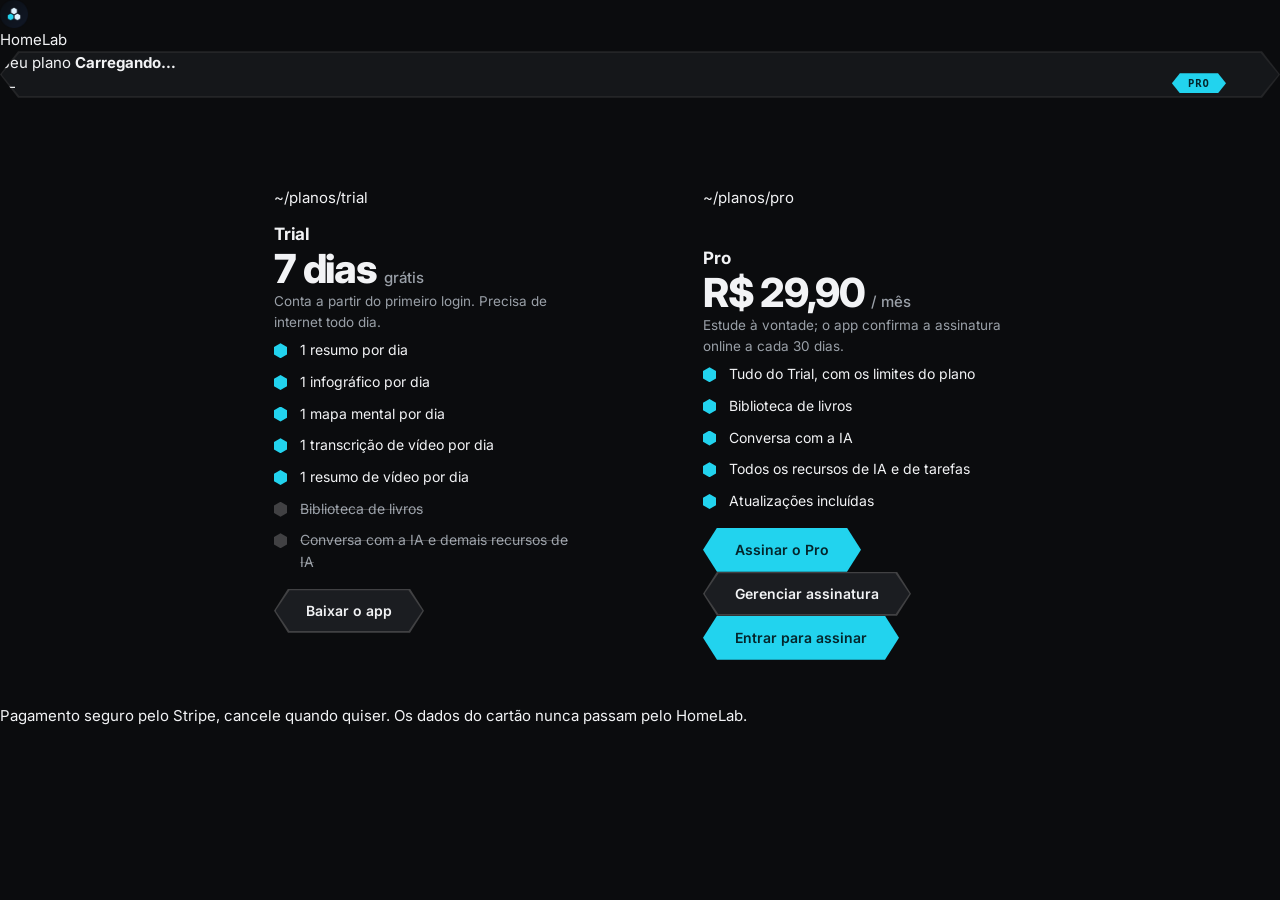
==== commit e97327f5: "feat(site): add desktop-height header and mobile layout to subscriptions The /assinaturas header now" ====
--- a/site/assinaturas/index.html
+++ b/site/assinaturas/index.html
@@ -12,15 +12,15 @@
   <link rel="stylesheet" href="/styles.css" />
   <link rel="stylesheet" href="/assets/css/account.css" />
 </head>
-<body>
+<body class="has-header">
+  <header class="acc-header">
+    <a class="acc-brand" href="/"><img src="/assets/icon.png" alt="" width="28" height="28" /> HomeLab</a>
+    <div class="acc-userbar" id="userbar" hidden>
+      <span id="user"></span>
+      <button class="acc-link" id="logout" type="button">Sair</button>
+    </div>
+  </header>
   <main class="acc wide">
-    <header class="acc-top">
-      <a class="acc-brand" href="/"><img src="/assets/icon.png" alt="" width="28" height="28" /> HomeLab</a>
-      <div class="acc-userbar" id="userbar" hidden>
-        <span id="user"></span>
-        <button class="acc-link" id="logout" type="button">Sair</button>
-      </div>
-    </header>
 
     <section class="acc-status hx" id="status" data-state="loading" aria-live="polite">
       <span class="acc-dot" aria-hidden="true"></span>
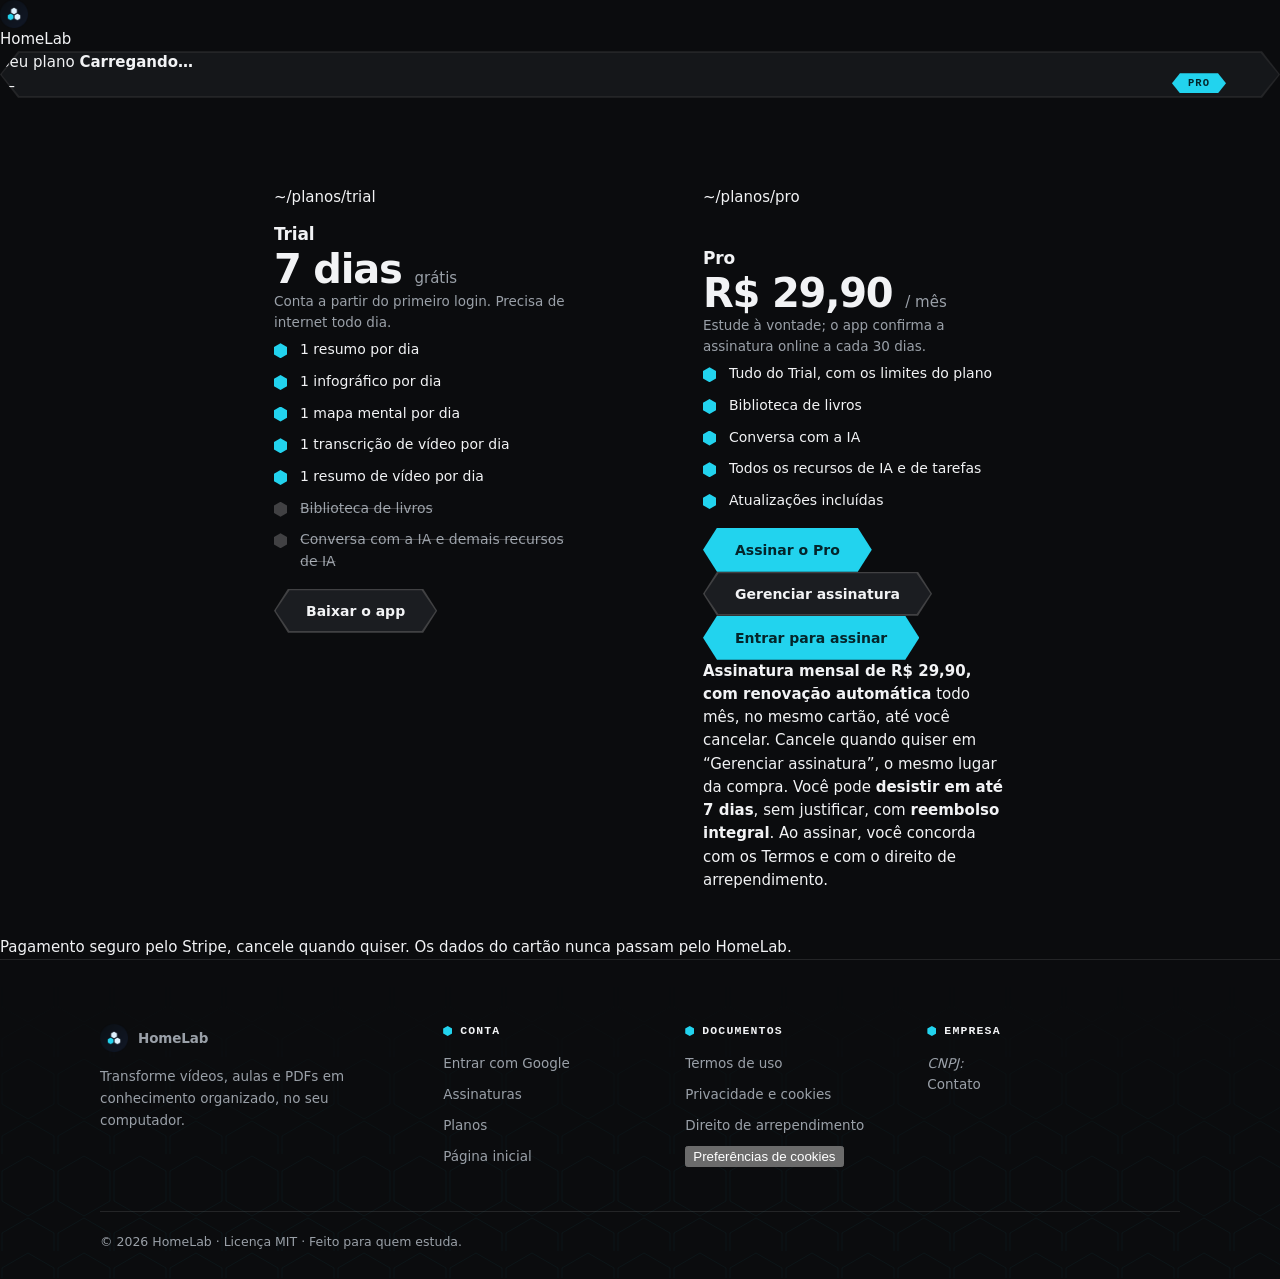
==== commit e01e8769: "feat: add legal compliance (cookies, terms, withdrawal, access logs, self-hosted assets) - cookie co" ====
--- a/site/assinaturas/index.html
+++ b/site/assinaturas/index.html
@@ -6,13 +6,15 @@
   <meta name="robots" content="noindex" />
   <title>Assinatura — HomeLab</title>
   <link rel="icon" href="/assets/icon.png" />
-  <link rel="preconnect" href="https://fonts.googleapis.com" />
-  <link href="https://fonts.googleapis.com/css2?family=Inter:wght@400;500;600;700;800&display=swap" rel="stylesheet" />
+  <link rel="preload" href="/assets/fonts/inter-latin.woff2" as="font" type="font/woff2" crossorigin />
+  <link rel="stylesheet" href="/assets/css/fonts.css" />
   <script src="/assets/js/theme-init.js"></script>
   <link rel="stylesheet" href="/styles.css" />
   <link rel="stylesheet" href="/assets/css/account.css" />
+  <link rel="stylesheet" href="/assets/css/legal.css" />
+  <link rel="stylesheet" href="/assets/css/consent.css" />
 </head>
-<body class="has-header">
+<body class="has-header has-footer">
   <header class="acc-header">
     <a class="acc-brand" href="/"><img src="/assets/icon.png" alt="" width="28" height="28" /> HomeLab</a>
     <div class="acc-userbar" id="userbar" hidden>
@@ -73,6 +75,15 @@
           <button class="btn hx btn-primary" id="subscribe" type="button" hidden>Assinar o Pro</button>
           <button class="btn hx" id="manage" type="button" hidden>Gerenciar assinatura</button>
           <a class="btn hx btn-primary" id="signin" href="/entrar/?next=assinaturas" hidden>Entrar para assinar</a>
+          <p class="checkout-terms" id="checkout-terms">
+            <strong>Assinatura mensal de <span id="price-terms">R$ 29,90</span>, com renovação automática</strong> todo mês, no mesmo cartão, até você cancelar.
+            Cancele quando quiser em “Gerenciar assinatura”, o mesmo lugar da compra. Você pode <strong>desistir em até 7 dias</strong>, sem justificar, com <strong>reembolso integral</strong>.
+            Ao assinar, você concorda com os <a href="/termos/#renovacao" target="_blank" rel="noopener">Termos</a> e com o <a href="/arrependimento/" target="_blank" rel="noopener">direito de arrependimento</a>.
+          </p>
+          <div class="withdraw" id="withdraw" hidden>
+            <p id="withdraw-text"></p>
+            <button class="btn hx" id="withdraw-btn" type="button">Desistir da compra e pedir reembolso</button>
+          </div>
         </div>
       </div>
 </article>
@@ -80,7 +91,53 @@
 
     <p class="acc-note">Pagamento seguro pelo Stripe, cancele quando quiser. Os dados do cartão nunca passam pelo HomeLab.</p>
   </main>
+  <footer class="footer">
+    <div class="container">
+      <div class="foot-grid">
+        <div class="foot-about">
+          <a class="brand" href="/"><img src="/assets/icon.png" alt="" width="28" height="28" /> HomeLab</a>
+          <p>Transforme vídeos, aulas e PDFs em conhecimento organizado, no seu computador.</p>
+        </div>
+        <div>
+          <h4>Conta</h4>
+          <ul>
+            <li><a href="/entrar/">Entrar com Google</a></li>
+            <li><a href="/assinaturas/">Assinaturas</a></li>
+            <li><a href="/#planos">Planos</a></li>
+            <li><a href="/">Página inicial</a></li>
+          </ul>
+        </div>
+        <div>
+          <h4>Documentos</h4>
+          <ul>
+            <li><a href="/termos/">Termos de uso</a></li>
+            <li><a href="/privacidade/">Privacidade e cookies</a></li>
+            <li><a href="/arrependimento/">Direito de arrependimento</a></li>
+            <li><button class="linklike" type="button" data-consent-open>Preferências de cookies</button></li>
+          </ul>
+        </div>
+        <div>
+          <h4>Empresa</h4>
+          <address class="company" aria-label="Identificação do fornecedor">
+            <strong data-empresa="razaoSocial"></strong>
+            <span>CNPJ: <span data-empresa="cnpj"></span></span>
+            <span data-empresa="endereco"></span>
+            <a data-empresa="email" data-empresa-mailto></a>
+          </address>
+          <ul>
+            <li><a href="/contato/">Contato</a></li>
+          </ul>
+        </div>
+      </div>
+      <div class="foot-bottom">
+        <span>© 2026 HomeLab · Licença MIT · Feito para quem estuda.</span>
+      </div>
+    </div>
+  </footer>
   <div class="snack-host" id="snack"></div>
+  <script src="/assets/js/empresa.js" defer></script>
+  <script src="/assets/js/trackers-config.js"></script>
+  <script src="/assets/js/consent.js" defer></script>
   <script type="module" src="/assets/js/assinaturas.js"></script>
 </body>
 </html>
